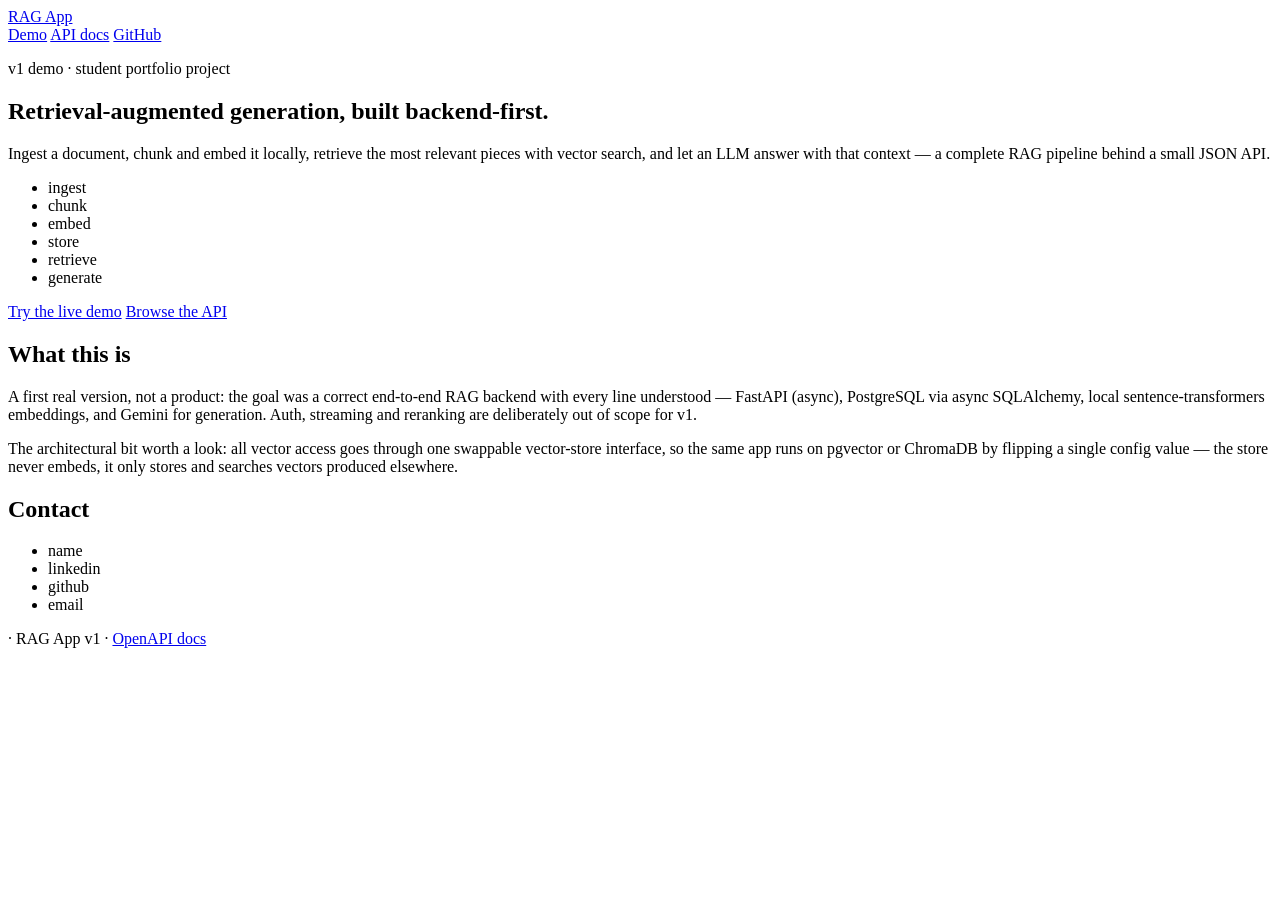
==== static/index.html @ 23c8bc13 "Added a minimal frontend for the app" ====
<!doctype html>
<html lang="en">
<head>
  <meta charset="utf-8">
  <meta name="viewport" content="width=device-width, initial-scale=1">
  <title>RAG App — v1 demo · student portfolio project</title>
  <meta name="description" content="Backend-first retrieval-augmented generation app: ingest, embed, retrieve, generate.">
  <link rel="stylesheet" href="/style.css">
</head>
<body>
  <header class="site-header wrap">
    <a class="brand" href="/">RAG App</a>
    <nav class="site-nav" aria-label="Site">
      <a href="/demo.html">Demo</a>
      <a href="/docs">API docs</a>
      <a id="nav-github" target="_blank" rel="noopener" href="#">GitHub</a>
    </nav>
  </header>

  <main class="wrap">
    <section class="hero">
      <p class="eyebrow">v1 demo · student portfolio project</p>
      <h1>Retrieval-augmented generation, built backend-first.</h1>
      <p class="lede">
        Ingest a document, chunk and embed it locally, retrieve the most relevant
        pieces with vector search, and let an LLM answer with that context —
        a complete RAG pipeline behind a small JSON API.
      </p>
      <ul class="pipeline" aria-label="Pipeline stages">
        <li>ingest</li>
        <li>chunk</li>
        <li>embed</li>
        <li>store</li>
        <li>retrieve</li>
        <li>generate</li>
      </ul>
      <div class="cta-row">
        <a class="btn btn-primary" href="/demo.html">Try the live demo</a>
        <a class="btn btn-secondary" href="/docs">Browse the API</a>
      </div>
    </section>

    <section class="note" aria-labelledby="about-heading">
      <h2 id="about-heading">What this is</h2>
      <p>
        A first real version, not a product: the goal was a correct end-to-end RAG
        backend with every line understood — FastAPI (async), PostgreSQL via async
        SQLAlchemy, local sentence-transformers embeddings, and Gemini for generation.
        Auth, streaming and reranking are deliberately out of scope for v1.
      </p>
      <p>
        The architectural bit worth a look: all vector access goes through one
        swappable vector-store interface, so the same app runs on pgvector or ChromaDB
        by flipping a single config value — the store never embeds, it only stores and
        searches vectors produced elsewhere.
      </p>
    </section>

    <section aria-labelledby="contact-heading">
      <h2 id="contact-heading">Contact</h2>
      <div class="card">
        <ul class="contact-list">
          <li><span class="label">name</span><span id="contact-name"></span></li>
          <li><span class="label">linkedin</span><a id="contact-linkedin" target="_blank" rel="noopener"></a></li>
          <li><span class="label">github</span><a id="contact-github" target="_blank" rel="noopener"></a></li>

          <li><span class="label">email</span><a id="contact-email"></a></li>
        </ul>
      </div>
    </section>
  </main>

  <footer class="site-footer">
    <div class="wrap">
      <span id="footer-name"></span> · RAG App v1 · <a href="/docs">OpenAPI docs</a>
    </div>
  </footer>

  <script src="/config.js"></script>
  <script>
    // Fill the contact block from config.js so links live in exactly one file.
    const set = (id, text, href) => {
      const el = document.getElementById(id);
      el.textContent = text;
      if (href !== undefined) el.href = href;
    };
    set("contact-name", CONTACT.name);
    set("footer-name", CONTACT.name);
    set("contact-linkedin", CONTACT.linkedin, CONTACT.linkedin);
    set("contact-github", CONTACT.github, CONTACT.github);
    set("contact-email", CONTACT.email, "mailto:" + CONTACT.email);
    set("nav-github", "GitHub", CONTACT.github);
  </script>
</body>
</html>
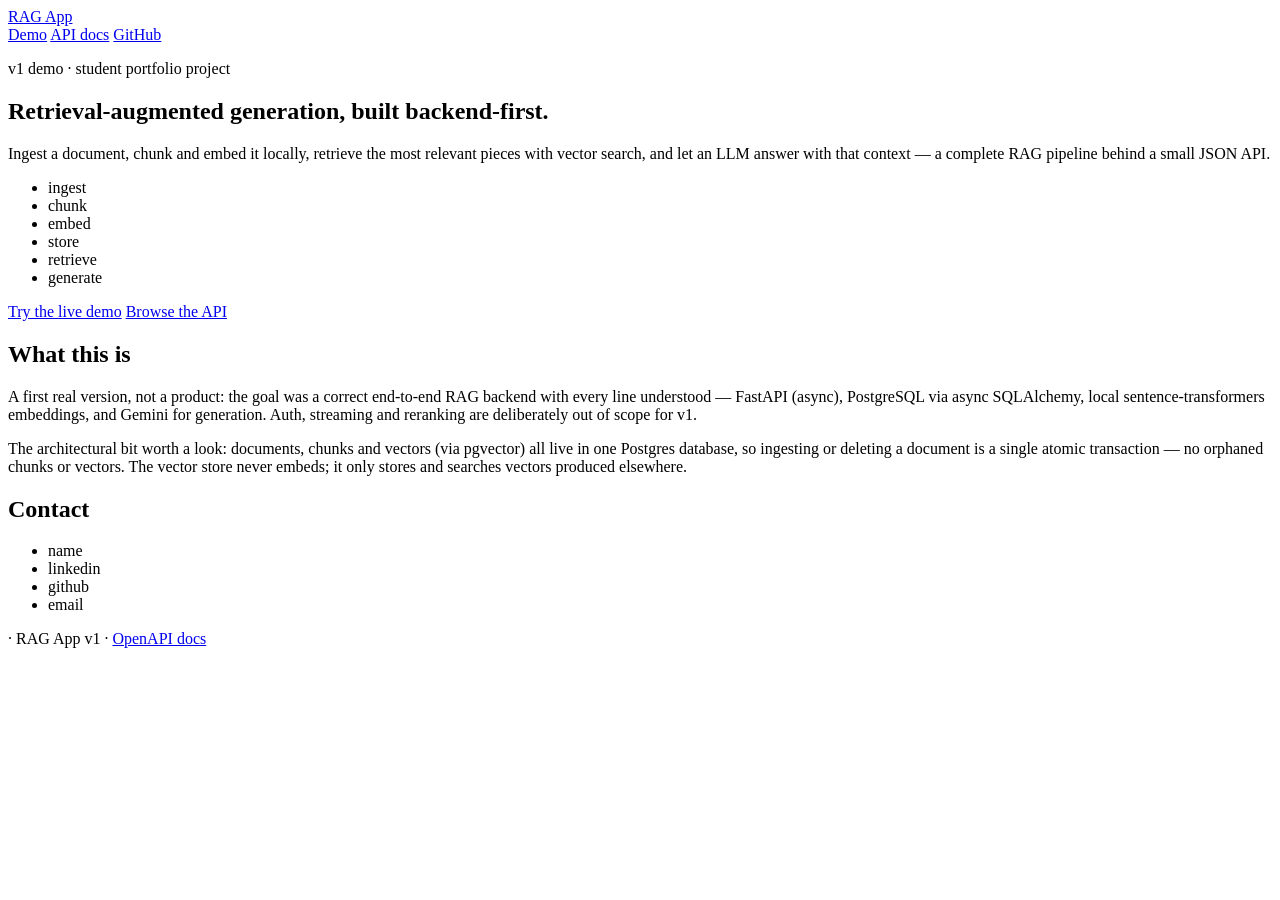
==== commit 2853e9dc: "Removed the Chroma database and the vector store seam." ====
--- a/static/index.html
+++ b/static/index.html
@@ -49,10 +49,11 @@
         Auth, streaming and reranking are deliberately out of scope for v1.
       </p>
       <p>
-        The architectural bit worth a look: all vector access goes through one
-        swappable vector-store interface, so the same app runs on pgvector or ChromaDB
-        by flipping a single config value — the store never embeds, it only stores and
-        searches vectors produced elsewhere.
+        The architectural bit worth a look: documents, chunks and vectors (via
+        pgvector) all live in one Postgres database, so ingesting or deleting a
+        document is a single atomic transaction — no orphaned chunks or vectors. The
+        vector store never embeds; it only stores and searches vectors produced
+        elsewhere.
       </p>
     </section>
 
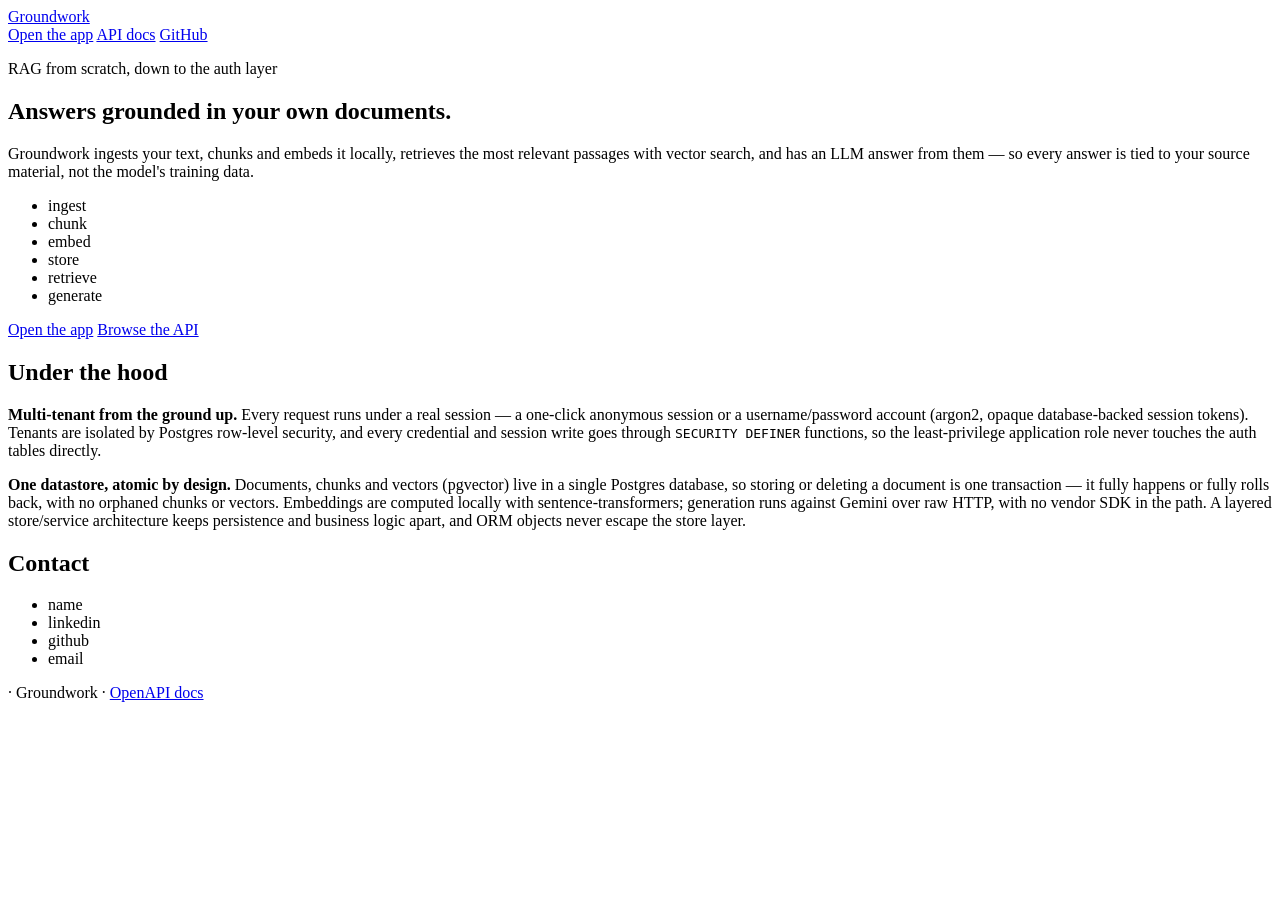
==== commit 18338246: "Created a new frontend with the authentication and authorization layer." ====
--- a/static/index.html
+++ b/static/index.html
@@ -3,15 +3,15 @@
 <head>
   <meta charset="utf-8">
   <meta name="viewport" content="width=device-width, initial-scale=1">
-  <title>RAG App — v1 demo · student portfolio project</title>
-  <meta name="description" content="Backend-first retrieval-augmented generation app: ingest, embed, retrieve, generate.">
+  <title>Groundwork — retrieval-augmented generation, built end to end</title>
+  <meta name="description" content="Groundwork: ask natural-language questions grounded in your own documents. Multi-tenant RAG with real auth, Postgres row-level security, and atomic single-datastore ingest and delete.">
   <link rel="stylesheet" href="/style.css">
 </head>
 <body>
   <header class="site-header wrap">
-    <a class="brand" href="/">RAG App</a>
+    <a class="brand" href="/">Groundwork</a>
     <nav class="site-nav" aria-label="Site">
-      <a href="/demo.html">Demo</a>
+      <a href="/demo.html">Open the app</a>
       <a href="/docs">API docs</a>
       <a id="nav-github" target="_blank" rel="noopener" href="#">GitHub</a>
     </nav>
@@ -19,12 +19,12 @@
 
   <main class="wrap">
     <section class="hero">
-      <p class="eyebrow">v1 demo · student portfolio project</p>
-      <h1>Retrieval-augmented generation, built backend-first.</h1>
+      <p class="eyebrow">RAG from scratch, down to the auth layer</p>
+      <h1>Answers grounded in your own documents.</h1>
       <p class="lede">
-        Ingest a document, chunk and embed it locally, retrieve the most relevant
-        pieces with vector search, and let an LLM answer with that context —
-        a complete RAG pipeline behind a small JSON API.
+        Groundwork ingests your text, chunks and embeds it locally, retrieves the most
+        relevant passages with vector search, and has an LLM answer from them — so every
+        answer is tied to your source material, not the model's training data.
       </p>
       <ul class="pipeline" aria-label="Pipeline stages">
         <li>ingest</li>
@@ -35,25 +35,29 @@
         <li>generate</li>
       </ul>
       <div class="cta-row">
-        <a class="btn btn-primary" href="/demo.html">Try the live demo</a>
+        <a class="btn btn-primary" href="/demo.html">Open the app</a>
         <a class="btn btn-secondary" href="/docs">Browse the API</a>
       </div>
     </section>
 
-    <section class="note" aria-labelledby="about-heading">
-      <h2 id="about-heading">What this is</h2>
+    <section class="note" aria-labelledby="hood-heading">
+      <h2 id="hood-heading">Under the hood</h2>
       <p>
-        A first real version, not a product: the goal was a correct end-to-end RAG
-        backend with every line understood — FastAPI (async), PostgreSQL via async
-        SQLAlchemy, local sentence-transformers embeddings, and Gemini for generation.
-        Auth, streaming and reranking are deliberately out of scope for v1.
+        <strong>Multi-tenant from the ground up.</strong> Every request runs under a real
+        session — a one-click anonymous session or a username/password account (argon2,
+        opaque database-backed session tokens). Tenants are isolated by Postgres
+        row-level security, and every credential and session write goes through
+        <code>SECURITY DEFINER</code> functions, so the least-privilege application role
+        never touches the auth tables directly.
       </p>
       <p>
-        The architectural bit worth a look: documents, chunks and vectors (via
-        pgvector) all live in one Postgres database, so ingesting or deleting a
-        document is a single atomic transaction — no orphaned chunks or vectors. The
-        vector store never embeds; it only stores and searches vectors produced
-        elsewhere.
+        <strong>One datastore, atomic by design.</strong> Documents, chunks and vectors
+        (pgvector) live in a single Postgres database, so storing or deleting a document
+        is one transaction — it fully happens or fully rolls back, with no orphaned
+        chunks or vectors. Embeddings are computed locally with sentence-transformers;
+        generation runs against Gemini over raw HTTP, with no vendor SDK in the path. A
+        layered store/service architecture keeps persistence and business logic apart,
+        and ORM objects never escape the store layer.
       </p>
     </section>
 
@@ -73,7 +77,7 @@
 
   <footer class="site-footer">
     <div class="wrap">
-      <span id="footer-name"></span> · RAG App v1 · <a href="/docs">OpenAPI docs</a>
+      <span id="footer-name"></span> · Groundwork · <a href="/docs">OpenAPI docs</a>
     </div>
   </footer>
 
